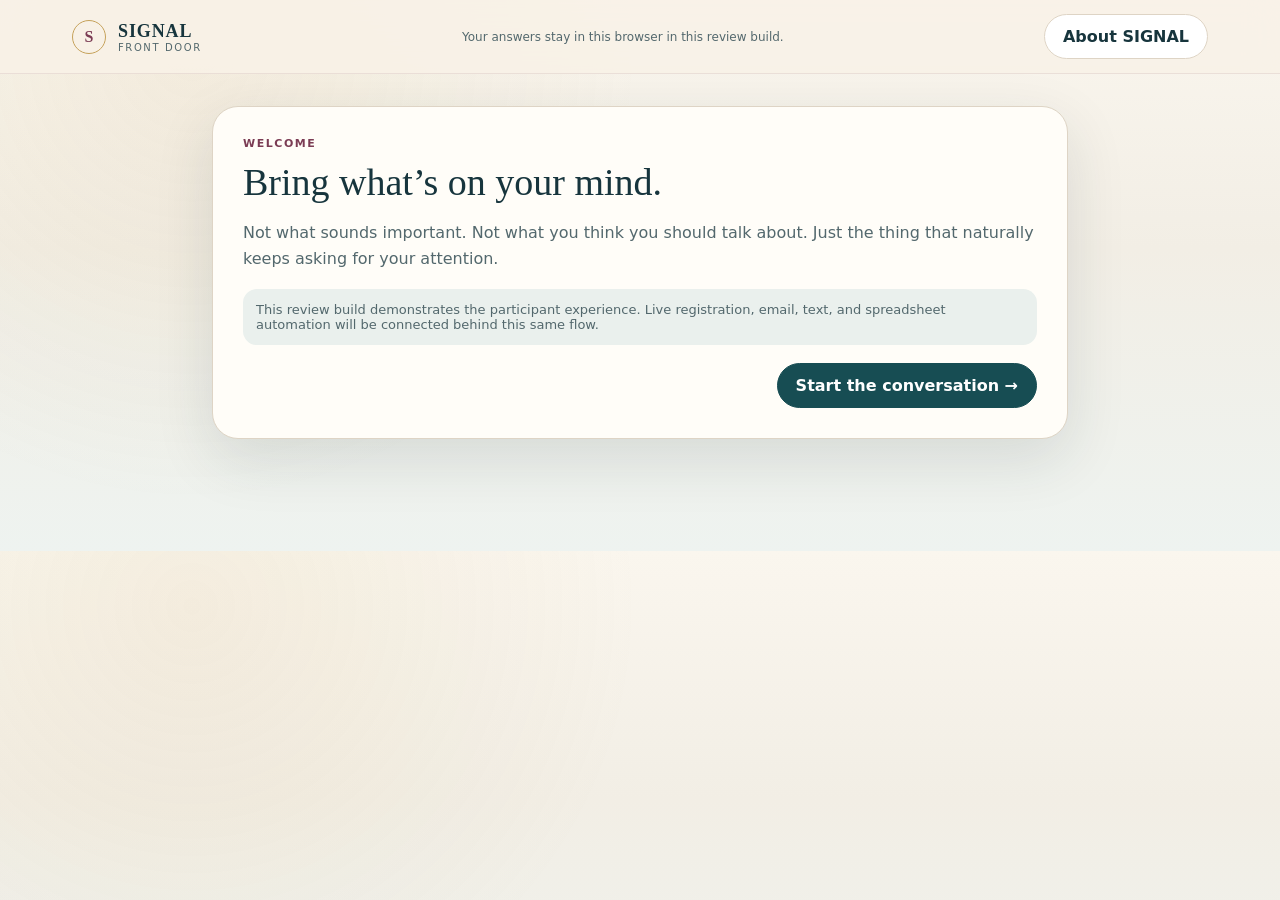
==== front-door.html @ 247e7fef "Add files via upload" ====
<!doctype html><html lang="en"><head><meta charset="utf-8"><meta name="viewport" content="width=device-width,initial-scale=1"><title>SIGNAL Front Door</title><meta name="description" content="Bring what’s on your mind. Start the conversation."><link rel="stylesheet" href="styles.css"></head><body>
<nav class="nav"><div class="nav-inner"><a class="brand" href="signal.html"><div class="brand-mark">S</div><div><div class="brand-text">SIGNAL</div><div class="brand-sub">Front Door</div></div></a><div class="small">Your answers stay in this browser in this review build.</div><a class="btn" href="signal.html">About SIGNAL</a></div></nav>
<div class="frontdoor-wrap"><div class="fd-card">
<div class="fd-step active" id="fd0"><div class="fd-meta">Welcome</div><h2>Bring what’s on your mind.</h2><p>Not what sounds important. Not what you think you should talk about. Just the thing that naturally keeps asking for your attention.</p><div class="note">This review build demonstrates the participant experience. Live registration, email, text, and spreadsheet automation will be connected behind this same flow.</div><div class="fd-actions"><span></span><button class="btn primary" onclick="go(1)">Start the conversation →</button></div></div>
<div class="fd-step" id="fd1"><div class="fd-meta">1 • Signal Spotting</div><h2>What are you noticing?</h2><p>Do not explain it perfectly yet. Just name what keeps surfacing.</p><textarea id="notice" placeholder="Something I keep noticing is..."></textarea><div class="fd-actions"><button class="btn" onclick="go(0)">← Back</button><button class="btn primary" onclick="need('notice',2)">Continue →</button></div></div>
<div class="fd-step" id="fd2"><div class="fd-meta">Save your place</div><h2>What should we call you?</h2><p>We ask for just enough information to save your place. The rest can wait until registration.</p><div class="summary-grid"><input id="first" placeholder="First name"><input id="email" type="email" placeholder="Email"></div><div class="fd-actions"><button class="btn" onclick="go(1)">← Back</button><button class="btn primary" onclick="contactNext()">Save & continue →</button></div></div>
<div class="fd-step" id="fd3"><div class="fd-meta">2 • Signal or Noise?</div><h2>Does this deserve your attention — or is it simply competing for it?</h2><div class="choices"><button class="choice" onclick="choose(this,'This keeps repeating')">This keeps repeating</button><button class="choice" onclick="choose(this,'This feels unusually important')">This feels unusually important</button><button class="choice" onclick="choose(this,'This may just be noise')">This may just be noise</button><button class="choice" onclick="choose(this,'I do not know yet')">I don’t know yet</button></div><div class="fd-actions"><button class="btn" onclick="go(2)">← Back</button><button class="btn primary" onclick="go(4)">Look underneath →</button></div></div>
<div class="fd-step" id="fd4"><div class="fd-meta">3 • The Signal Under the Signal</div><h2>What may be underneath the first thing you noticed?</h2><p>A feeling. A fear. A need. A pattern. An unfinished conversation. Stay curious without forcing certainty.</p><textarea id="under" placeholder="Underneath this, I wonder if..."></textarea><div class="fd-actions"><button class="btn" onclick="go(3)">← Back</button><button class="btn primary" onclick="go(5)">Continue →</button></div></div>
<div class="fd-step" id="fd5"><div class="fd-meta">4 • Identify Needs</div><h2>What might this be asking from you right now?</h2><p>Attention? Information? Rest? Support? A boundary? A conversation? Action? More time?</p><textarea id="needs" placeholder="What this may need is..."></textarea><div class="fd-actions"><button class="btn" onclick="go(4)">← Back</button><button class="btn primary" onclick="go(6)">Continue →</button></div></div>
<div class="fd-step" id="fd6"><div class="fd-meta">5 • Nurture the Long Harvest</div><h2>What needs time? Allow it.</h2><p>Some things need movement. Some need room. What could you stop forcing long enough to observe?</p><textarea id="grace" placeholder="I can give this time by..."></textarea><div class="fd-actions"><button class="btn" onclick="go(5)">← Back</button><button class="btn primary" onclick="go(7)">Start the conversation →</button></div></div>
<div class="fd-step" id="fd7"><div class="fd-meta">6 • Bring it with you</div><h2>What would you want to talk through with real people?</h2><p>You do not need a conclusion. Bring the thing that still has energy, tension, curiosity, or uncertainty around it.</p><textarea id="conversation" placeholder="The conversation I want to bring is..."></textarea><div class="fd-actions"><button class="btn" onclick="go(6)">← Back</button><button class="btn primary" onclick="showSummary()">See what I’m bringing →</button></div></div>
<div class="fd-step" id="fd8"><div class="fd-meta">You’ve already started</div><h2>Here’s what became clearer.</h2><div class="summary-grid" id="summary"></div><div class="note" style="margin-top:14px"><strong>Next:</strong> the live system will complete registration here, write the record to Jaymie’s tracker, and trigger confirmation/reminder follow-up automatically.</div><div class="fd-actions"><button class="btn" onclick="go(7)">← Revisit</button><button class="btn gold" onclick="go(9)">Complete registration →</button></div></div>
<div class="fd-step" id="fd9"><div class="fd-meta">Conversation Lab registration</div><h2>Only what’s still missing.</h2><div class="summary-grid"><input id="last" placeholder="Last name"><input id="mobile" placeholder="Mobile number"></div><label style="display:flex;gap:10px;margin-top:14px;align-items:flex-start;color:var(--ink-soft);font-size:13px"><input id="share" type="checkbox" checked style="width:auto;margin-top:3px"><span>Share my SIGNAL reflection with Jaymie before the Lab so the conversation can begin deeper.</span></label><div class="note" style="margin-top:14px">Review mode: this button does not yet send email/text or write to the live sheet. Those are the next external connections.</div><div class="fd-actions"><button class="btn" onclick="go(8)">← Back</button><button class="btn primary" onclick="complete()">Register + save SIGNAL →</button></div></div>
<div class="fd-step" id="fd10"><div class="fd-meta">Review complete</div><h2>Come curious. Leave with greater clarity.</h2><p>Your review record is saved locally in this browser. In production, this same moment will write to the registrant tracker and trigger the confirmation sequence.</p><div class="note" id="completeText"></div><div class="fd-actions"><a class="btn" href="signal.html">Back to SIGNAL</a><button class="btn primary" onclick="resetFlow()">Run again</button></div></div>
</div></div>
<script>
let signalChoice="";const key="signalFrontDoorV1";function val(id){return(document.getElementById(id)?.value||"").trim()}function go(n){document.querySelectorAll(".fd-step").forEach(x=>x.classList.remove("active"));document.getElementById("fd"+n).classList.add("active");window.scrollTo({top:0,behavior:"smooth"});save()}function need(id,n){if(!val(id)){document.getElementById(id).focus();return}go(n)}function contactNext(){if(!val("first")){first.focus();return}if(!/^[^\s@]+@[^\s@]+\.[^\s@]+$/.test(val("email"))){email.focus();return}go(3)}function choose(el,v){signalChoice=v;document.querySelectorAll(".choice").forEach(x=>x.classList.remove("selected"));el.classList.add("selected");save()}function data(){return{first:val("first"),email:val("email"),notice:val("notice"),signal:signalChoice,under:val("under"),needs:val("needs"),grace:val("grace"),conversation:val("conversation"),last:val("last"),mobile:val("mobile"),share:document.getElementById("share")?.checked??true}}function save(){localStorage.setItem(key,JSON.stringify(data()))}function esc(s){return(s||"").replace(/[&<>"]/g,m=>({"&":"&amp;","<":"&lt;",">":"&gt;",'"':"&quot;"}[m]))}function showSummary(){save();let d=data(),rows=[["What you’re noticing",d.notice],["Signal vs. Noise",d.signal||"Still deciding"],["The Signal Under the Signal",d.under||"Still forming"],["What this may need",d.needs||"Still forming"],["What needs time / grace",d.grace||"Still forming"],["Conversation to bring",d.conversation||"Still forming"]];summary.innerHTML=rows.map(r=>`<div class="sum"><b>${esc(r[0])}</b>${esc(r[1])}</div>`).join("");go(8)}function complete(){if(!val("last")){last.focus();return}if(!val("mobile")){mobile.focus();return}save();let d=data();completeText.innerHTML=`<strong>${esc(d.first)} ${esc(d.last)}</strong><br>${esc(d.email)} • ${esc(d.mobile)}<br><br>Status: Review completed • Share preference: ${d.share?"Full reflection":"Private"}`;go(10)}function resetFlow(){localStorage.removeItem(key);location.reload()}(function(){let x=localStorage.getItem(key);if(!x)return;try{let d=JSON.parse(x);["first","email","notice","under","needs","grace","conversation","last","mobile"].forEach(k=>{let el=document.getElementById(k);if(el&&d[k])el.value=d[k]});signalChoice=d.signal||""}catch(e){}})();document.querySelectorAll("textarea,input").forEach(el=>el.addEventListener("input",save));
</script></body></html>
---- styles.css ----
:root{
  --ink:#17353d;--ink-soft:#53686d;--pine:#174d53;--pine-2:#0d343a;
  --cream:#f8f2e7;--paper:#fffdf8;--wine:#7b3c54;--gold:#c5a15a;
  --sage:#aab8a0;--line:#ded4c5;--mist:#eaf0ed;--shadow:0 20px 60px rgba(22,53,61,.12);
  --serif:Georgia,"Times New Roman",serif;--sans:Inter,ui-sans-serif,system-ui,-apple-system,BlinkMacSystemFont,"Segoe UI",sans-serif;
  --script:"Segoe Script","Apple Chancery","Lucida Handwriting","Brush Script MT",cursive;
}
*{box-sizing:border-box}html{scroll-behavior:smooth}body{margin:0;color:var(--ink);background:radial-gradient(circle at 15% 10%,rgba(197,161,90,.10),transparent 28rem),linear-gradient(180deg,#faf6ee 0%,#f2eee5 45%,#eef3f0 100%);font-family:var(--sans)}
a{color:inherit;text-decoration:none}img{max-width:100%;display:block}button{font:inherit}.small{font-size:12px;color:var(--ink-soft)}
.nav{position:sticky;top:0;z-index:50;backdrop-filter:blur(16px);background:rgba(248,242,231,.86);border-bottom:1px solid rgba(123,60,84,.10)}
.nav-inner{max-width:1180px;margin:auto;padding:14px 22px;display:flex;align-items:center;justify-content:space-between;gap:20px}.brand{display:flex;align-items:center;gap:12px}.brand-mark{width:34px;height:34px;border-radius:50%;border:1px solid var(--gold);display:grid;place-items:center;font-family:var(--serif);font-weight:700;color:var(--wine)}.brand-text{font:700 18px var(--serif);letter-spacing:.05em}.brand-sub{font-size:10px;letter-spacing:.16em;text-transform:uppercase;color:var(--ink-soft)}.nav-links{display:flex;gap:20px;align-items:center;font-size:13px;font-weight:700;color:var(--ink-soft)}.nav-links a:hover{color:var(--wine)}
.btn{display:inline-flex;align-items:center;justify-content:center;gap:8px;border-radius:999px;padding:12px 18px;border:1px solid var(--line);background:#fff;color:var(--ink);font-weight:800;transition:.2s ease;cursor:pointer}.btn:hover{transform:translateY(-1px);box-shadow:0 8px 26px rgba(22,53,61,.10)}.btn.primary{background:var(--pine);border-color:var(--pine);color:#fff}.btn.gold{background:var(--gold);border-color:var(--gold);color:#19353b}
.hero{max-width:1180px;margin:28px auto 0;padding:0 22px;display:grid;grid-template-columns:1.05fr .95fr;gap:22px;align-items:stretch}.hero-copy,.hero-art{border:1px solid var(--line);border-radius:30px;overflow:hidden;box-shadow:var(--shadow)}.hero-copy{min-height:590px;padding:54px;background:linear-gradient(150deg,rgba(255,253,248,.97),rgba(246,240,229,.94));display:flex;flex-direction:column;justify-content:center}.kicker{font-size:11px;letter-spacing:.18em;text-transform:uppercase;font-weight:900;color:var(--wine)}.hero h1{font:400 clamp(46px,6.7vw,84px)/.98 var(--serif);letter-spacing:-.035em;margin:14px 0 18px}.hero h1 em{font-family:var(--script);font-style:normal;color:var(--wine);font-size:.82em}.hero p{font-size:18px;line-height:1.72;color:var(--ink-soft);max-width:680px}.hero-art{position:relative;min-height:590px;background:var(--pine-2)}.hero-art img{width:100%;height:100%;object-fit:cover}.hero-art:after{content:"";position:absolute;inset:0;background:linear-gradient(180deg,transparent 35%,rgba(10,39,44,.72))}.hero-caption{position:absolute;z-index:2;left:28px;right:28px;bottom:28px;color:#fff}.hero-caption .script{font:28px var(--script);color:#efd6a0}.hero-caption p{margin:8px 0 0;color:#dfeae7;font-size:14px;line-height:1.55}
.section{max-width:1180px;margin:86px auto;padding:0 22px}.section-head{max-width:760px;margin-bottom:28px}.section-head h2{font:400 clamp(34px,4vw,56px)/1.05 var(--serif);margin:8px 0 12px}.section-head p{color:var(--ink-soft);line-height:1.7;font-size:17px}.cards{display:grid;grid-template-columns:repeat(3,1fr);gap:16px}.card{background:var(--paper);border:1px solid var(--line);border-radius:22px;padding:24px;box-shadow:0 12px 32px rgba(22,53,61,.07)}.card h3{font:26px var(--serif);margin:4px 0 8px}.card p{color:var(--ink-soft);line-height:1.62}.card .eyebrow{font-size:10px;text-transform:uppercase;letter-spacing:.14em;font-weight:900;color:var(--wine)}
.path-grid{display:grid;grid-template-columns:1fr 1fr;gap:18px}.path{min-height:360px;border-radius:26px;padding:28px;border:1px solid var(--line);position:relative;overflow:hidden;box-shadow:var(--shadow);display:flex;flex-direction:column;justify-content:flex-end}.path.signal{background:linear-gradient(rgba(14,44,48,.12),rgba(14,44,48,.78)),url('assets/signal-directions.png') center/cover}.path.eric{background:linear-gradient(135deg,#21383d,#0f252a)}.path h3{font:38px var(--serif);margin:0 0 8px;color:#fff}.path p{color:#e4ece9;line-height:1.6;max-width:540px}.path .eyebrow{color:#f1d69b}
.quote-band{margin:88px 0;background:linear-gradient(135deg,#174d53,#0d343a);color:#fff;padding:74px 22px}.quote-inner{max-width:980px;margin:auto;text-align:center}.quote-inner blockquote{font:400 clamp(34px,5vw,64px)/1.08 var(--serif);margin:0}.quote-inner .script{font-family:var(--script);color:#efd59b}.quote-inner p{color:#cfe0dd;margin-top:18px}.footer{border-top:1px solid var(--line);padding:34px 22px 50px;color:var(--ink-soft)}.footer-inner{max-width:1180px;margin:auto;display:flex;justify-content:space-between;gap:20px;flex-wrap:wrap}
.signal-hero{max-width:1180px;margin:28px auto 0;padding:0 22px;display:grid;grid-template-columns:.9fr 1.1fr;gap:20px}.signal-copy,.signal-image{border-radius:30px;border:1px solid var(--line);overflow:hidden;box-shadow:var(--shadow)}.signal-copy{background:var(--paper);padding:48px;display:flex;flex-direction:column;justify-content:center}.signal-copy h1{font:400 clamp(48px,6vw,78px)/.98 var(--serif);margin:12px 0 16px}.signal-copy .script{font-family:var(--script);color:var(--wine)}.signal-copy p{font-size:18px;color:var(--ink-soft);line-height:1.7}.signal-image img{width:100%;height:100%;object-fit:cover}
.loop{display:grid;grid-template-columns:repeat(6,1fr);gap:10px}.loop .item{background:#fff;border:1px solid var(--line);border-radius:18px;padding:16px;min-height:150px}.loop .letter{font:42px var(--serif);color:var(--wine)}.loop b{display:block;margin:4px 0 6px}.loop span{font-size:12px;color:var(--ink-soft);line-height:1.45}
.frontdoor-wrap{max-width:900px;margin:32px auto;padding:0 22px 80px}.fd-card{background:var(--paper);border:1px solid var(--line);border-radius:26px;padding:30px;box-shadow:var(--shadow)}.fd-step{display:none}.fd-step.active{display:block}.fd-meta{font-size:11px;text-transform:uppercase;letter-spacing:.14em;color:var(--wine);font-weight:900}.fd-card h2{font:38px var(--serif);margin:10px 0}.fd-card p{color:var(--ink-soft);line-height:1.65}.fd-card textarea,.fd-card input{width:100%;border:1px solid #cec4b5;border-radius:14px;padding:14px;background:#fff;color:var(--ink);font:inherit}.fd-card textarea{min-height:150px;resize:vertical}.fd-actions{display:flex;justify-content:space-between;gap:10px;margin-top:18px;flex-wrap:wrap}.choices{display:grid;grid-template-columns:1fr 1fr;gap:10px}.choice{border:1px solid var(--line);background:#fff;padding:13px;border-radius:14px;text-align:left;font-weight:800;color:var(--ink);cursor:pointer}.choice.selected{border-color:var(--wine);background:#fbf1f4}.summary-grid{display:grid;grid-template-columns:1fr 1fr;gap:10px}.sum{background:#fff;border:1px solid var(--line);border-radius:14px;padding:13px}.sum b{display:block;color:var(--wine);font-size:10px;text-transform:uppercase;letter-spacing:.09em;margin-bottom:6px}.note{background:var(--mist);border-radius:14px;padding:13px;color:var(--ink-soft);font-size:13px}
@media(max-width:900px){.hero,.signal-hero,.path-grid{grid-template-columns:1fr}.cards{grid-template-columns:1fr}.loop{grid-template-columns:1fr 1fr}.hero-copy{min-height:auto;padding:34px}.nav-links{display:none}}@media(max-width:600px){.loop,.choices,.summary-grid{grid-template-columns:1fr}.signal-copy{padding:30px}}
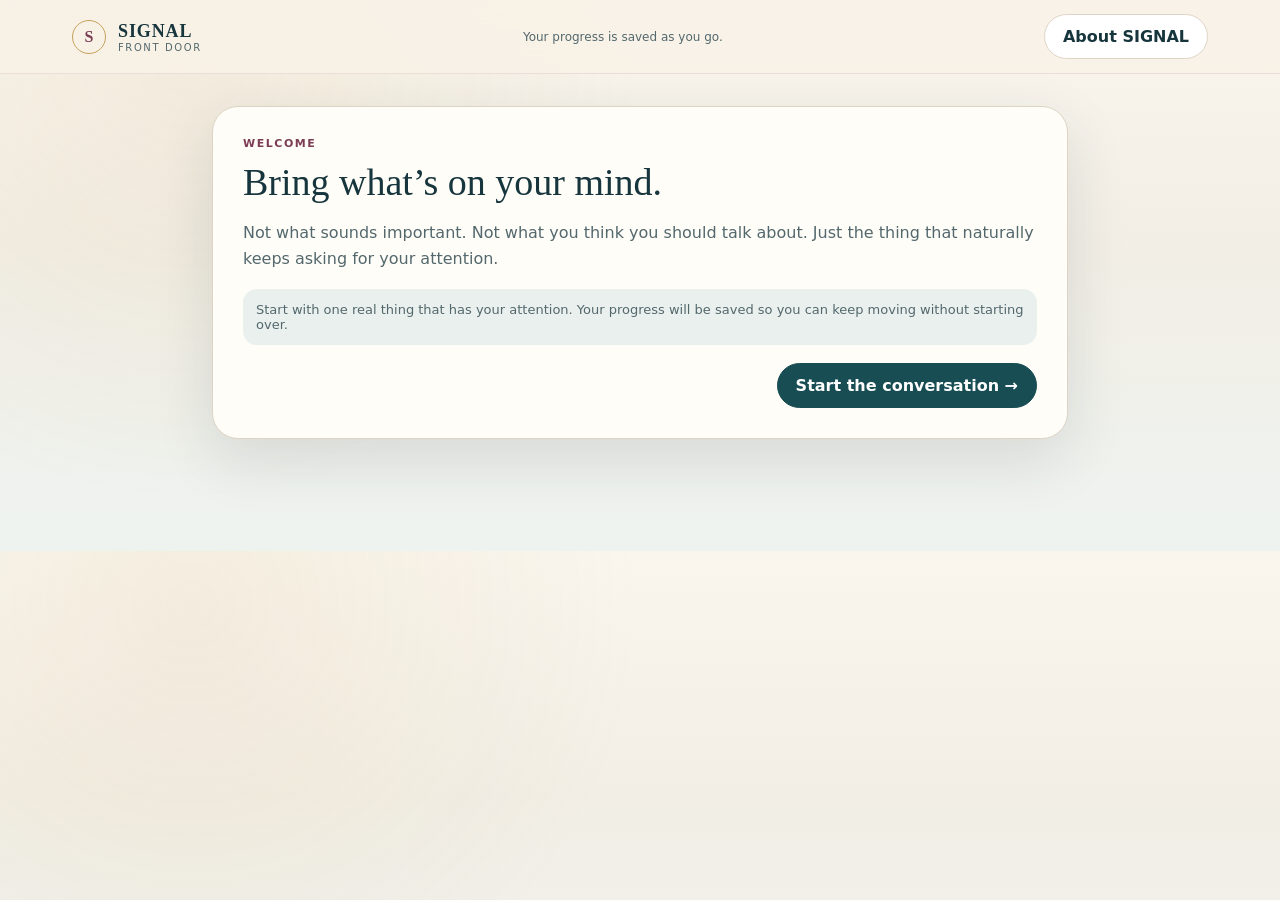
==== commit 5abb21ae: "Connect SIGNAL Front Door to live registrant tracker" ====
--- a/front-door.html
+++ b/front-door.html
@@ -1,7 +1,7 @@
 <!doctype html><html lang="en"><head><meta charset="utf-8"><meta name="viewport" content="width=device-width,initial-scale=1"><title>SIGNAL Front Door</title><meta name="description" content="Bring what’s on your mind. Start the conversation."><link rel="stylesheet" href="styles.css"></head><body>
-<nav class="nav"><div class="nav-inner"><a class="brand" href="signal.html"><div class="brand-mark">S</div><div><div class="brand-text">SIGNAL</div><div class="brand-sub">Front Door</div></div></a><div class="small">Your answers stay in this browser in this review build.</div><a class="btn" href="signal.html">About SIGNAL</a></div></nav>
+<nav class="nav"><div class="nav-inner"><a class="brand" href="signal.html"><div class="brand-mark">S</div><div><div class="brand-text">SIGNAL</div><div class="brand-sub">Front Door</div></div></a><div class="small">Your progress is saved as you go.</div><a class="btn" href="signal.html">About SIGNAL</a></div></nav>
 <div class="frontdoor-wrap"><div class="fd-card">
-<div class="fd-step active" id="fd0"><div class="fd-meta">Welcome</div><h2>Bring what’s on your mind.</h2><p>Not what sounds important. Not what you think you should talk about. Just the thing that naturally keeps asking for your attention.</p><div class="note">This review build demonstrates the participant experience. Live registration, email, text, and spreadsheet automation will be connected behind this same flow.</div><div class="fd-actions"><span></span><button class="btn primary" onclick="go(1)">Start the conversation →</button></div></div>
+<div class="fd-step active" id="fd0"><div class="fd-meta">Welcome</div><h2>Bring what’s on your mind.</h2><p>Not what sounds important. Not what you think you should talk about. Just the thing that naturally keeps asking for your attention.</p><div class="note">Start with one real thing that has your attention. Your progress will be saved so you can keep moving without starting over.</div><div class="fd-actions"><span></span><button class="btn primary" onclick="go(1)">Start the conversation →</button></div></div>
 <div class="fd-step" id="fd1"><div class="fd-meta">1 • Signal Spotting</div><h2>What are you noticing?</h2><p>Do not explain it perfectly yet. Just name what keeps surfacing.</p><textarea id="notice" placeholder="Something I keep noticing is..."></textarea><div class="fd-actions"><button class="btn" onclick="go(0)">← Back</button><button class="btn primary" onclick="need('notice',2)">Continue →</button></div></div>
 <div class="fd-step" id="fd2"><div class="fd-meta">Save your place</div><h2>What should we call you?</h2><p>We ask for just enough information to save your place. The rest can wait until registration.</p><div class="summary-grid"><input id="first" placeholder="First name"><input id="email" type="email" placeholder="Email"></div><div class="fd-actions"><button class="btn" onclick="go(1)">← Back</button><button class="btn primary" onclick="contactNext()">Save & continue →</button></div></div>
 <div class="fd-step" id="fd3"><div class="fd-meta">2 • Signal or Noise?</div><h2>Does this deserve your attention — or is it simply competing for it?</h2><div class="choices"><button class="choice" onclick="choose(this,'This keeps repeating')">This keeps repeating</button><button class="choice" onclick="choose(this,'This feels unusually important')">This feels unusually important</button><button class="choice" onclick="choose(this,'This may just be noise')">This may just be noise</button><button class="choice" onclick="choose(this,'I do not know yet')">I don’t know yet</button></div><div class="fd-actions"><button class="btn" onclick="go(2)">← Back</button><button class="btn primary" onclick="go(4)">Look underneath →</button></div></div>
@@ -9,10 +9,136 @@
 <div class="fd-step" id="fd5"><div class="fd-meta">4 • Identify Needs</div><h2>What might this be asking from you right now?</h2><p>Attention? Information? Rest? Support? A boundary? A conversation? Action? More time?</p><textarea id="needs" placeholder="What this may need is..."></textarea><div class="fd-actions"><button class="btn" onclick="go(4)">← Back</button><button class="btn primary" onclick="go(6)">Continue →</button></div></div>
 <div class="fd-step" id="fd6"><div class="fd-meta">5 • Nurture the Long Harvest</div><h2>What needs time? Allow it.</h2><p>Some things need movement. Some need room. What could you stop forcing long enough to observe?</p><textarea id="grace" placeholder="I can give this time by..."></textarea><div class="fd-actions"><button class="btn" onclick="go(5)">← Back</button><button class="btn primary" onclick="go(7)">Start the conversation →</button></div></div>
 <div class="fd-step" id="fd7"><div class="fd-meta">6 • Bring it with you</div><h2>What would you want to talk through with real people?</h2><p>You do not need a conclusion. Bring the thing that still has energy, tension, curiosity, or uncertainty around it.</p><textarea id="conversation" placeholder="The conversation I want to bring is..."></textarea><div class="fd-actions"><button class="btn" onclick="go(6)">← Back</button><button class="btn primary" onclick="showSummary()">See what I’m bringing →</button></div></div>
-<div class="fd-step" id="fd8"><div class="fd-meta">You’ve already started</div><h2>Here’s what became clearer.</h2><div class="summary-grid" id="summary"></div><div class="note" style="margin-top:14px"><strong>Next:</strong> the live system will complete registration here, write the record to Jaymie’s tracker, and trigger confirmation/reminder follow-up automatically.</div><div class="fd-actions"><button class="btn" onclick="go(7)">← Revisit</button><button class="btn gold" onclick="go(9)">Complete registration →</button></div></div>
-<div class="fd-step" id="fd9"><div class="fd-meta">Conversation Lab registration</div><h2>Only what’s still missing.</h2><div class="summary-grid"><input id="last" placeholder="Last name"><input id="mobile" placeholder="Mobile number"></div><label style="display:flex;gap:10px;margin-top:14px;align-items:flex-start;color:var(--ink-soft);font-size:13px"><input id="share" type="checkbox" checked style="width:auto;margin-top:3px"><span>Share my SIGNAL reflection with Jaymie before the Lab so the conversation can begin deeper.</span></label><div class="note" style="margin-top:14px">Review mode: this button does not yet send email/text or write to the live sheet. Those are the next external connections.</div><div class="fd-actions"><button class="btn" onclick="go(8)">← Back</button><button class="btn primary" onclick="complete()">Register + save SIGNAL →</button></div></div>
-<div class="fd-step" id="fd10"><div class="fd-meta">Review complete</div><h2>Come curious. Leave with greater clarity.</h2><p>Your review record is saved locally in this browser. In production, this same moment will write to the registrant tracker and trigger the confirmation sequence.</p><div class="note" id="completeText"></div><div class="fd-actions"><a class="btn" href="signal.html">Back to SIGNAL</a><button class="btn primary" onclick="resetFlow()">Run again</button></div></div>
+<div class="fd-step" id="fd8"><div class="fd-meta">You’ve already started</div><h2>Here’s what became clearer.</h2><div class="summary-grid" id="summary"></div><div class="note" style="margin-top:14px"><strong>Your SIGNAL is saved.</strong> If you choose to register, we’ll keep this reflection connected to your event record.</div><div class="fd-actions"><button class="btn" onclick="go(7)">← Revisit</button><button class="btn gold" onclick="go(9)">Complete registration →</button></div></div>
+<div class="fd-step" id="fd9"><div class="fd-meta">Conversation Lab registration</div><h2>Only what’s still missing.</h2><div class="summary-grid"><input id="last" placeholder="Last name"><input id="mobile" placeholder="Mobile number"></div><label style="display:flex;gap:10px;margin-top:14px;align-items:flex-start;color:var(--ink-soft);font-size:13px"><input id="share" type="checkbox" checked style="width:auto;margin-top:3px"><span>Share my SIGNAL reflection with Jaymie before the Lab so the conversation can begin deeper.</span></label><div class="note" style="margin-top:14px">When you register, your event record and SIGNAL reflection are saved together.</div><div class="fd-actions"><button class="btn" onclick="go(8)">← Back</button><button class="btn primary" onclick="complete()">Register + save SIGNAL →</button></div></div>
+<div class="fd-step" id="fd10"><div class="fd-meta">Registration saved</div><h2>Come curious. Leave with greater clarity.</h2><p>Your registration and SIGNAL reflection have been sent to the participant tracker.</p><div class="note" id="completeText"></div><div class="fd-actions"><a class="btn" href="signal.html">Back to SIGNAL</a><button class="btn primary" onclick="resetFlow()">Run again</button></div></div>
 </div></div>
 <script>
-let signalChoice="";const key="signalFrontDoorV1";function val(id){return(document.getElementById(id)?.value||"").trim()}function go(n){document.querySelectorAll(".fd-step").forEach(x=>x.classList.remove("active"));document.getElementById("fd"+n).classList.add("active");window.scrollTo({top:0,behavior:"smooth"});save()}function need(id,n){if(!val(id)){document.getElementById(id).focus();return}go(n)}function contactNext(){if(!val("first")){first.focus();return}if(!/^[^\s@]+@[^\s@]+\.[^\s@]+$/.test(val("email"))){email.focus();return}go(3)}function choose(el,v){signalChoice=v;document.querySelectorAll(".choice").forEach(x=>x.classList.remove("selected"));el.classList.add("selected");save()}function data(){return{first:val("first"),email:val("email"),notice:val("notice"),signal:signalChoice,under:val("under"),needs:val("needs"),grace:val("grace"),conversation:val("conversation"),last:val("last"),mobile:val("mobile"),share:document.getElementById("share")?.checked??true}}function save(){localStorage.setItem(key,JSON.stringify(data()))}function esc(s){return(s||"").replace(/[&<>"]/g,m=>({"&":"&amp;","<":"&lt;",">":"&gt;",'"':"&quot;"}[m]))}function showSummary(){save();let d=data(),rows=[["What you’re noticing",d.notice],["Signal vs. Noise",d.signal||"Still deciding"],["The Signal Under the Signal",d.under||"Still forming"],["What this may need",d.needs||"Still forming"],["What needs time / grace",d.grace||"Still forming"],["Conversation to bring",d.conversation||"Still forming"]];summary.innerHTML=rows.map(r=>`<div class="sum"><b>${esc(r[0])}</b>${esc(r[1])}</div>`).join("");go(8)}function complete(){if(!val("last")){last.focus();return}if(!val("mobile")){mobile.focus();return}save();let d=data();completeText.innerHTML=`<strong>${esc(d.first)} ${esc(d.last)}</strong><br>${esc(d.email)} • ${esc(d.mobile)}<br><br>Status: Review completed • Share preference: ${d.share?"Full reflection":"Private"}`;go(10)}function resetFlow(){localStorage.removeItem(key);location.reload()}(function(){let x=localStorage.getItem(key);if(!x)return;try{let d=JSON.parse(x);["first","email","notice","under","needs","grace","conversation","last","mobile"].forEach(k=>{let el=document.getElementById(k);if(el&&d[k])el.value=d[k]});signalChoice=d.signal||""}catch(e){}})();document.querySelectorAll("textarea,input").forEach(el=>el.addEventListener("input",save));
+const ENDPOINT="https://script.google.com/macros/s/AKfycbw7eR8C42tmKX-_JR3cgjjb24KP-nBlzLmvjN63S1AbBOFdP5qZ3glfQbcUIdTxnDPy/exec";
+const key="signalFrontDoorV1";
+const idKey="signalRegistrantIdV1";
+const startedKey="signalStartedAtV1";
+let signalChoice="";
+let registrantId=localStorage.getItem(idKey);
+if(!registrantId){
+  registrantId="SIG-"+Date.now().toString(36).toUpperCase()+"-"+Math.random().toString(36).slice(2,7).toUpperCase();
+  localStorage.setItem(idKey,registrantId);
+}
+if(!localStorage.getItem(startedKey)) localStorage.setItem(startedKey,new Date().toISOString());
+
+function val(id){return(document.getElementById(id)?.value||"").trim()}
+function go(n){
+  document.querySelectorAll(".fd-step").forEach(x=>x.classList.remove("active"));
+  document.getElementById("fd"+n).classList.add("active");
+  window.scrollTo({top:0,behavior:"smooth"});
+  saveLocal();
+}
+function need(id,n){if(!val(id)){document.getElementById(id).focus();return}go(n)}
+function choose(el,v){
+  signalChoice=v;
+  document.querySelectorAll(".choice").forEach(x=>x.classList.remove("selected"));
+  el.classList.add("selected");
+  saveLocal();
+}
+function data(){
+  return{
+    registrantId,
+    startedAt:localStorage.getItem(startedKey),
+    firstName:val("first"),
+    lastName:val("last"),
+    email:val("email"),
+    mobile:val("mobile"),
+    notice:val("notice"),
+    signalVsNoise:signalChoice,
+    signalUnderSignal:val("under"),
+    needs:val("needs"),
+    grace:val("grace"),
+    conversation:val("conversation"),
+    sharePreference:(document.getElementById("share")?.checked??true)?"Full Reflection":"Private",
+    event:"Oct 29 Conversation Lab",
+    source:"SIGNAL Front Door"
+  }
+}
+function saveLocal(){localStorage.setItem(key,JSON.stringify(data()))}
+function esc(s){return(s||"").replace(/[&<>"]/g,m=>({"&":"&amp;","<":"&lt;",">":"&gt;",'"':"&quot;"}[m]))}
+
+async function sendToTracker(action,extra={}){
+  const payload={action,...data(),...extra};
+  try{
+    await fetch(ENDPOINT,{
+      method:"POST",
+      mode:"no-cors",
+      headers:{"Content-Type":"text/plain;charset=utf-8"},
+      body:JSON.stringify(payload),
+      keepalive:true
+    });
+    return true;
+  }catch(err){
+    console.error("SIGNAL tracker write failed",err);
+    return false;
+  }
+}
+
+async function contactNext(){
+  if(!val("first")){first.focus();return}
+  if(!/^[^\s@]+@[^\s@]+\.[^\s@]+$/.test(val("email"))){email.focus();return}
+  saveLocal();
+  const btn=document.activeElement;
+  if(btn){btn.disabled=true;btn.textContent="Saving…"}
+  await sendToTracker("saveProgress",{registrationStatus:"In Progress",signalCompleted:false});
+  if(btn){btn.disabled=false;btn.textContent="Save & continue →"}
+  go(3);
+}
+
+async function showSummary(){
+  saveLocal();
+  let d=data(),rows=[
+    ["What you’re noticing",d.notice],
+    ["Signal vs. Noise",d.signalVsNoise||"Still deciding"],
+    ["The Signal Under the Signal",d.signalUnderSignal||"Still forming"],
+    ["What this may need",d.needs||"Still forming"],
+    ["What needs time / grace",d.grace||"Still forming"],
+    ["Conversation to bring",d.conversation||"Still forming"]
+  ];
+  summary.innerHTML=rows.map(r=>`<div class="sum"><b>${esc(r[0])}</b>${esc(r[1])}</div>`).join("");
+  await sendToTracker("saveProgress",{registrationStatus:"In Progress",signalCompleted:true});
+  go(8);
+}
+
+async function complete(){
+  if(!val("last")){last.focus();return}
+  if(!val("mobile")){mobile.focus();return}
+  saveLocal();
+  const btn=document.activeElement;
+  if(btn){btn.disabled=true;btn.textContent="Registering…"}
+  const ok=await sendToTracker("register",{registrationStatus:"Registered",signalCompleted:true,registeredAt:new Date().toISOString()});
+  if(btn){btn.disabled=false;btn.textContent="Register + save SIGNAL →"}
+  let d=data();
+  completeText.innerHTML=`<strong>${esc(d.firstName)} ${esc(d.lastName)}</strong><br>${esc(d.email)} • ${esc(d.mobile)}<br><br>Status: Registered • Share preference: ${esc(d.sharePreference)}${ok?"":"<br><br><strong>Connection issue:</strong> your browser kept your answers, but the tracker may need another submission."}`;
+  go(10);
+}
+
+function resetFlow(){
+  localStorage.removeItem(key);
+  localStorage.removeItem(idKey);
+  localStorage.removeItem(startedKey);
+  location.reload();
+}
+
+(function restore(){
+  let x=localStorage.getItem(key);
+  if(!x)return;
+  try{
+    let d=JSON.parse(x);
+    const map={first:"firstName",email:"email",notice:"notice",under:"signalUnderSignal",needs:"needs",grace:"grace",conversation:"conversation",last:"lastName",mobile:"mobile"};
+    Object.entries(map).forEach(([id,k])=>{let el=document.getElementById(id);if(el&&d[k])el.value=d[k]});
+    signalChoice=d.signalVsNoise||"";
+    if(signalChoice){
+      document.querySelectorAll(".choice").forEach(el=>{if(el.textContent.trim()===signalChoice)el.classList.add("selected")});
+    }
+    if(document.getElementById("share") && d.sharePreference==="Private") document.getElementById("share").checked=false;
+  }catch(e){}
+})();
+
+document.querySelectorAll("textarea,input").forEach(el=>el.addEventListener("input",saveLocal));
 </script></body></html>
--- a/styles.css
+++ b/styles.css
@@ -11,7 +11,7 @@
 .nav{position:sticky;top:0;z-index:50;backdrop-filter:blur(16px);background:rgba(248,242,231,.86);border-bottom:1px solid rgba(123,60,84,.10)}
 .nav-inner{max-width:1180px;margin:auto;padding:14px 22px;display:flex;align-items:center;justify-content:space-between;gap:20px}.brand{display:flex;align-items:center;gap:12px}.brand-mark{width:34px;height:34px;border-radius:50%;border:1px solid var(--gold);display:grid;place-items:center;font-family:var(--serif);font-weight:700;color:var(--wine)}.brand-text{font:700 18px var(--serif);letter-spacing:.05em}.brand-sub{font-size:10px;letter-spacing:.16em;text-transform:uppercase;color:var(--ink-soft)}.nav-links{display:flex;gap:20px;align-items:center;font-size:13px;font-weight:700;color:var(--ink-soft)}.nav-links a:hover{color:var(--wine)}
 .btn{display:inline-flex;align-items:center;justify-content:center;gap:8px;border-radius:999px;padding:12px 18px;border:1px solid var(--line);background:#fff;color:var(--ink);font-weight:800;transition:.2s ease;cursor:pointer}.btn:hover{transform:translateY(-1px);box-shadow:0 8px 26px rgba(22,53,61,.10)}.btn.primary{background:var(--pine);border-color:var(--pine);color:#fff}.btn.gold{background:var(--gold);border-color:var(--gold);color:#19353b}
-.hero{max-width:1180px;margin:28px auto 0;padding:0 22px;display:grid;grid-template-columns:1.05fr .95fr;gap:22px;align-items:stretch}.hero-copy,.hero-art{border:1px solid var(--line);border-radius:30px;overflow:hidden;box-shadow:var(--shadow)}.hero-copy{min-height:590px;padding:54px;background:linear-gradient(150deg,rgba(255,253,248,.97),rgba(246,240,229,.94));display:flex;flex-direction:column;justify-content:center}.kicker{font-size:11px;letter-spacing:.18em;text-transform:uppercase;font-weight:900;color:var(--wine)}.hero h1{font:400 clamp(46px,6.7vw,84px)/.98 var(--serif);letter-spacing:-.035em;margin:14px 0 18px}.hero h1 em{font-family:var(--script);font-style:normal;color:var(--wine);font-size:.82em}.hero p{font-size:18px;line-height:1.72;color:var(--ink-soft);max-width:680px}.hero-art{position:relative;min-height:590px;background:var(--pine-2)}.hero-art img{width:100%;height:100%;object-fit:cover}.hero-art:after{content:"";position:absolute;inset:0;background:linear-gradient(180deg,transparent 35%,rgba(10,39,44,.72))}.hero-caption{position:absolute;z-index:2;left:28px;right:28px;bottom:28px;color:#fff}.hero-caption .script{font:28px var(--script);color:#efd6a0}.hero-caption p{margin:8px 0 0;color:#dfeae7;font-size:14px;line-height:1.55}
+.hero{max-width:1180px;margin:28px auto 0;padding:0 22px;display:grid;grid-template-columns:1.05fr .95fr;gap:22px;align-items:stretch}.hero-copy,.hero-art{border:1px solid var(--line);border-radius:30px;overflow:hidden;box-shadow:var(--shadow)}.hero-copy{min-height:590px;padding:54px;background:linear-gradient(150deg,rgba(255,253,248,.97),rgba(246,240,229,.94));display:flex;flex-direction:column;justify-content:center}.kicker{font-size:11px;letter-spacing:.18em;text-transform:uppercase;font-weight:900;color:var(--wine)}.hero h1{font:400 clamp(46px,6.7vw,84px)/.98 var(--serif);letter-spacing:-.035em;margin:14px 0 18px}.hero h1 em{font-family:var(--script);font-style:normal;color:var(--wine);font-size:.82em}.hero p{font-size:18px;line-height:1.72;color:var(--ink-soft);max-width:680px}.hero-art{position:relative;min-height:590px;background:radial-gradient(circle at 50% 35%,rgba(197,161,90,.14),transparent 24rem),linear-gradient(180deg,#07252a,#102f35);display:flex;align-items:center;justify-content:center;padding:18px}.hero-art img{width:100%;height:100%;object-fit:contain;object-position:center center}.hero-art:after{content:"";position:absolute;inset:0;background:linear-gradient(180deg,transparent 35%,rgba(10,39,44,.72))}.hero-caption{position:absolute;z-index:2;left:28px;right:28px;bottom:28px;color:#fff}.hero-caption .script{font:28px var(--script);color:#efd6a0}.hero-caption p{margin:8px 0 0;color:#dfeae7;font-size:14px;line-height:1.55}
 .section{max-width:1180px;margin:86px auto;padding:0 22px}.section-head{max-width:760px;margin-bottom:28px}.section-head h2{font:400 clamp(34px,4vw,56px)/1.05 var(--serif);margin:8px 0 12px}.section-head p{color:var(--ink-soft);line-height:1.7;font-size:17px}.cards{display:grid;grid-template-columns:repeat(3,1fr);gap:16px}.card{background:var(--paper);border:1px solid var(--line);border-radius:22px;padding:24px;box-shadow:0 12px 32px rgba(22,53,61,.07)}.card h3{font:26px var(--serif);margin:4px 0 8px}.card p{color:var(--ink-soft);line-height:1.62}.card .eyebrow{font-size:10px;text-transform:uppercase;letter-spacing:.14em;font-weight:900;color:var(--wine)}
 .path-grid{display:grid;grid-template-columns:1fr 1fr;gap:18px}.path{min-height:360px;border-radius:26px;padding:28px;border:1px solid var(--line);position:relative;overflow:hidden;box-shadow:var(--shadow);display:flex;flex-direction:column;justify-content:flex-end}.path.signal{background:linear-gradient(rgba(14,44,48,.12),rgba(14,44,48,.78)),url('assets/signal-directions.png') center/cover}.path.eric{background:linear-gradient(135deg,#21383d,#0f252a)}.path h3{font:38px var(--serif);margin:0 0 8px;color:#fff}.path p{color:#e4ece9;line-height:1.6;max-width:540px}.path .eyebrow{color:#f1d69b}
 .quote-band{margin:88px 0;background:linear-gradient(135deg,#174d53,#0d343a);color:#fff;padding:74px 22px}.quote-inner{max-width:980px;margin:auto;text-align:center}.quote-inner blockquote{font:400 clamp(34px,5vw,64px)/1.08 var(--serif);margin:0}.quote-inner .script{font-family:var(--script);color:#efd59b}.quote-inner p{color:#cfe0dd;margin-top:18px}.footer{border-top:1px solid var(--line);padding:34px 22px 50px;color:var(--ink-soft)}.footer-inner{max-width:1180px;margin:auto;display:flex;justify-content:space-between;gap:20px;flex-wrap:wrap}
